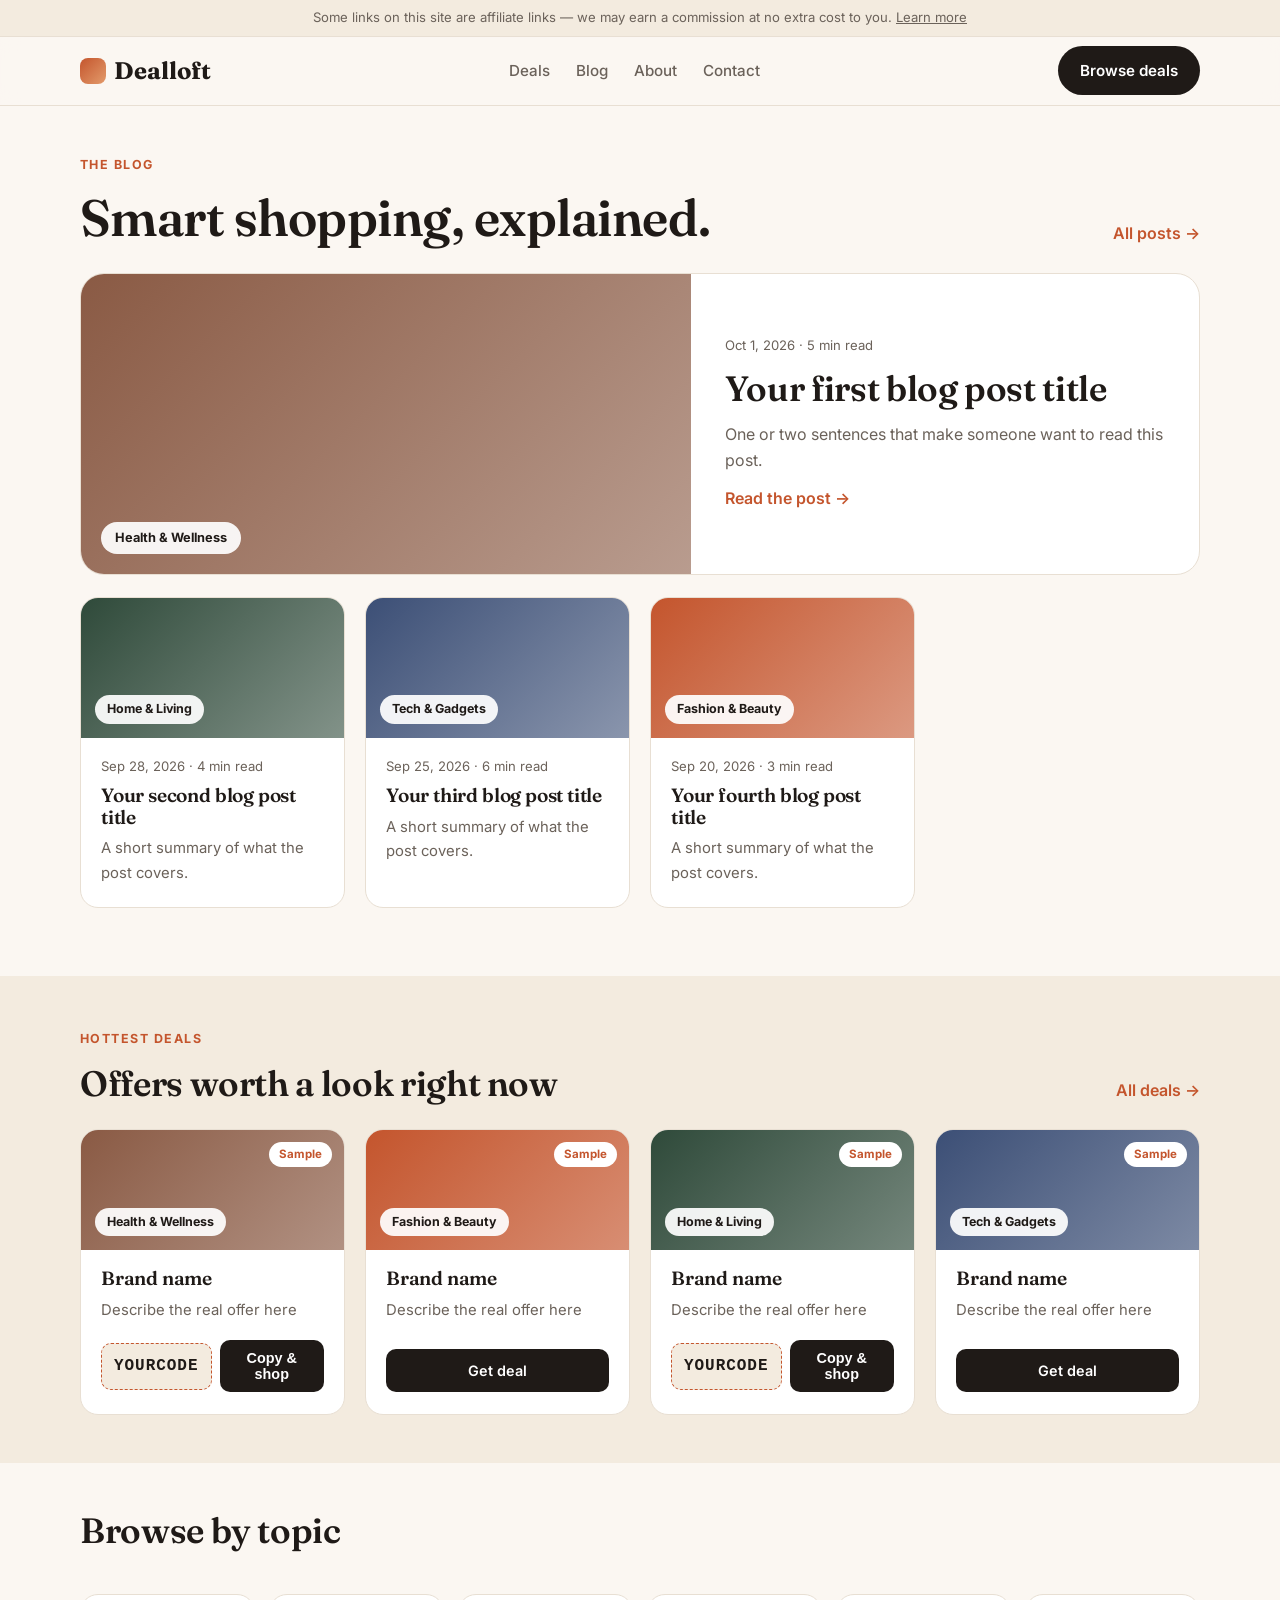
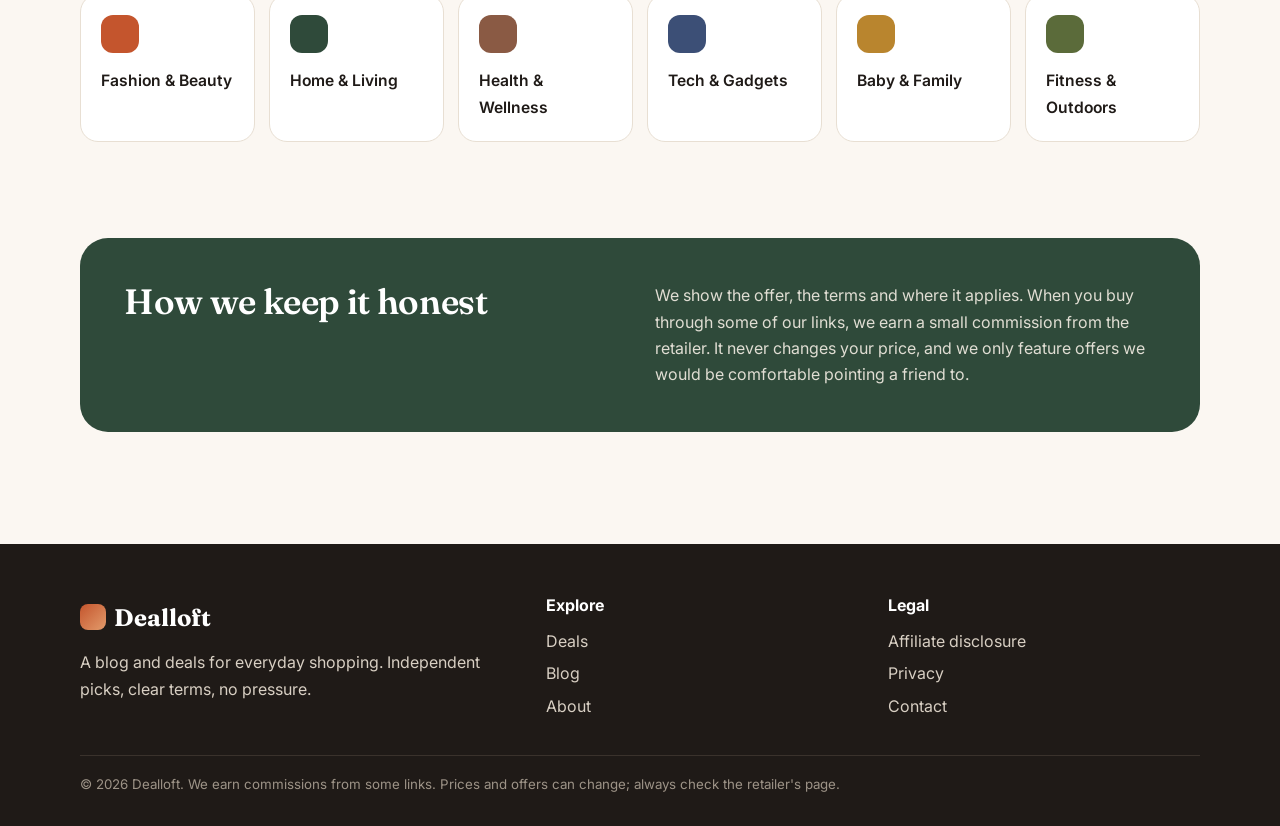
==== index.html @ 714df92a "Initial commit: Dealloft site" ====
<!doctype html><html lang="en"><head><meta charset="utf-8"><meta name="viewport" content="width=device-width,initial-scale=1">
<title>Dealloft — Shop smarter. Pay less.</title><meta name="description" content="Dealloft — Shop smarter. Pay less.">
<link rel="preconnect" href="https://fonts.googleapis.com"><link rel="preconnect" href="https://fonts.gstatic.com" crossorigin>
<link href="https://fonts.googleapis.com/css2?family=Fraunces:wght@600;700&family=Inter:wght@400;500;600;700&display=swap" rel="stylesheet">
<link rel="stylesheet" href="style.css"></head><body>
<div class="disc">Some links on this site are affiliate links — we may earn a commission at no extra cost to you. <a href="disclosure.html">Learn more</a></div>
<header class="top"><div class="wrap"><a class="logo" href="index.html"><i></i>Dealloft</a>
<nav><a href="deals.html" class="">Deals</a><a href="blog.html" class="">Blog</a><a href="about.html" class="">About</a><a href="contact.html" class="">Contact</a></nav>
<a class="btn" href="deals.html">Browse deals</a></div></header>
<main><section style="padding-top:44px"><div class="wrap"><div class="head"><div><span class="eyebrow">The blog</span><h1 style="font-size:clamp(2rem,4.2vw,3.2rem);margin:0">Smart shopping, explained.</h1></div><a href="blog.html">All posts →</a></div><div id="posts"></div></div></section>
<section style="background:var(--soft);margin-top:20px"><div class="wrap"><div class="head"><div><span class="eyebrow">Hottest deals</span><h2 style="margin:0">Offers worth a look right now</h2></div><a href="deals.html">All deals →</a></div><div class="grid" id="deals"></div></div></section>
<section><div class="wrap"><div class="head"><h2>Browse by topic</h2></div><div class="cats"><a class="cat" href="deals.html#fashion"><span style="background:#C4552D"></span><b>Fashion & Beauty</b></a><a class="cat" href="deals.html#home"><span style="background:#2F4A3A"></span><b>Home & Living</b></a><a class="cat" href="deals.html#wellness"><span style="background:#8A5A44"></span><b>Health & Wellness</b></a><a class="cat" href="deals.html#tech"><span style="background:#3C4F76"></span><b>Tech & Gadgets</b></a><a class="cat" href="deals.html#family"><span style="background:#B9852E"></span><b>Baby & Family</b></a><a class="cat" href="deals.html#fitness"><span style="background:#5B6B3A"></span><b>Fitness & Outdoors</b></a></div></div></section>
<section><div class="wrap"><div class="band"><div><h2>How we keep it honest</h2></div><p>We show the offer, the terms and where it applies. When you buy through some of our links, we earn a small commission from the retailer. It never changes your price, and we only feature offers we would be comfortable pointing a friend to.</p></div></div></section></main><footer><div class="wrap"><div class="cols"><div><a class="logo" style="color:#fff" href="index.html"><i></i>Dealloft</a><p style="max-width:28em;margin-top:12px">A blog and deals for everyday shopping. Independent picks, clear terms, no pressure.</p></div>
<div><h4>Explore</h4><a href="deals.html">Deals</a><a href="blog.html">Blog</a><a href="about.html">About</a></div>
<div><h4>Legal</h4><a href="disclosure.html">Affiliate disclosure</a><a href="privacy.html">Privacy</a><a href="contact.html">Contact</a></div></div>
<small>© 2026 Dealloft. We earn commissions from some links. Prices and offers can change; always check the retailer's page.</small></div></footer>
<script src="data.js"></script><script src="app.js"></script><script>renderPosts(document.getElementById('posts'),5,true);renderDeals(document.getElementById('deals'),4)</script></body></html>
---- style.css ----
:root{--bg:#FBF7F2;--card:#fff;--ink:#1F1A17;--mute:#6B625A;--line:#E8DFD3;--acc:#C4552D;--acc2:#2F4A3A;--soft:#F3EBDF;--r:18px}
*{box-sizing:border-box}html{scroll-behavior:smooth}
body{margin:0;background:var(--bg);color:var(--ink);font:16px/1.65 'Inter',system-ui,-apple-system,Segoe UI,Roboto,sans-serif;-webkit-font-smoothing:antialiased}
h1,h2,h3{font-family:'Fraunces',Georgia,serif;line-height:1.12;letter-spacing:-.01em;margin:0 0 .5em;font-weight:600}
h1{font-size:clamp(2.3rem,5.4vw,4rem)}h2{font-size:clamp(1.6rem,3vw,2.2rem)}h3{font-size:1.2rem}
a{color:inherit}img{max-width:100%}
.wrap{max-width:1160px;margin:0 auto;padding:0 20px}
.top{position:sticky;top:0;z-index:20;background:rgba(251,247,242,.9);backdrop-filter:blur(10px);border-bottom:1px solid var(--line)}
.top .wrap{display:flex;align-items:center;justify-content:space-between;height:68px}
.logo{font-family:'Fraunces',serif;font-weight:700;font-size:1.5rem;text-decoration:none;display:flex;align-items:center;gap:8px}
.logo i{width:26px;height:26px;border-radius:8px;background:linear-gradient(135deg,var(--acc),#E39B6B);display:inline-block}
nav{display:flex;gap:26px}nav a{text-decoration:none;font-weight:500;font-size:.95rem;color:var(--mute)}nav a:hover,nav a.on{color:var(--ink)}
.btn{display:inline-block;background:var(--ink);color:#fff;padding:12px 22px;border-radius:999px;text-decoration:none;font-weight:600;font-size:.95rem;border:0;cursor:pointer}
.btn:hover{background:var(--acc)}.btn.ghost{background:transparent;color:var(--ink);border:1.5px solid var(--ink)}.btn.ghost:hover{background:var(--ink);color:#fff}
.hero{padding:72px 0 56px}
.hero .wrap{display:grid;grid-template-columns:1.15fr .85fr;gap:48px;align-items:center}
.eyebrow{display:inline-block;font-size:.78rem;font-weight:700;letter-spacing:.12em;text-transform:uppercase;color:var(--acc);margin-bottom:14px}
.hero p.lead{font-size:1.2rem;color:var(--mute);max-width:34em;margin:18px 0 28px}
.hero .cta{display:flex;gap:12px;flex-wrap:wrap}
.stack{position:relative;height:380px}
.stack div{position:absolute;border-radius:24px;box-shadow:0 18px 40px -18px rgba(60,40,20,.35)}
.stack .a{inset:0 60px 70px 0;background:linear-gradient(140deg,#E8B79A,#C4552D)}
.stack .b{inset:90px 0 0 90px;background:linear-gradient(140deg,#3d5c49,#2F4A3A)}
.stack .c{left:30px;bottom:40px;width:190px;background:#fff;padding:16px 18px;border-radius:18px}
.stack .c b{display:block;font-family:'Fraunces',serif;font-size:1.6rem}.stack .c small{color:var(--mute)}
section{padding:48px 0}.head{display:flex;justify-content:space-between;align-items:end;gap:20px;margin-bottom:26px}
.head a{font-weight:600;color:var(--acc);text-decoration:none}
.cats{display:grid;grid-template-columns:repeat(auto-fill,minmax(170px,1fr));gap:14px}
.cat{background:var(--card);border:1px solid var(--line);border-radius:var(--r);padding:20px;text-decoration:none;transition:.2s}
.cat:hover{transform:translateY(-3px);box-shadow:0 12px 26px -16px rgba(60,40,20,.4)}
.cat span{display:block;width:38px;height:38px;border-radius:12px;margin-bottom:14px}
.cat b{font-weight:600;font-size:.98rem}
.grid{display:grid;grid-template-columns:repeat(auto-fill,minmax(260px,1fr));gap:20px}
.card{background:var(--card);border:1px solid var(--line);border-radius:var(--r);overflow:hidden;display:flex;flex-direction:column;position:relative}
.card .thumb{height:120px;display:flex;align-items:flex-end;padding:14px}
.card .thumb em{font-style:normal;background:rgba(255,255,255,.92);border-radius:999px;padding:4px 12px;font-size:.78rem;font-weight:700}
.card .body{padding:18px 20px 22px;display:flex;flex-direction:column;gap:8px;flex:1}
.card h3{margin:0}.card p{margin:0;color:var(--mute);font-size:.93rem}
.code{display:flex;gap:8px;align-items:center;margin-top:auto;padding-top:10px}
.code code{flex:1;border:1.5px dashed var(--acc);border-radius:10px;padding:9px 12px;font-weight:700;letter-spacing:.06em;text-align:center;background:var(--soft)}
.code button,.code a{border:0;border-radius:10px;padding:10px 16px;background:var(--ink);color:#fff;font-weight:600;cursor:pointer;text-decoration:none;font-size:.9rem}
.code button:hover,.code a:hover{background:var(--acc)}
.tag{position:absolute;top:12px;right:12px;background:#fff;color:var(--acc);border-radius:999px;padding:3px 10px;font-size:.72rem;font-weight:700}
.filters{display:flex;gap:8px;flex-wrap:wrap;margin-bottom:24px}
.filters button{border:1.5px solid var(--line);background:var(--card);border-radius:999px;padding:8px 16px;font-weight:600;cursor:pointer;font-size:.9rem}
.filters button.on{background:var(--ink);color:#fff;border-color:var(--ink)}
.band{background:var(--acc2);color:#F4EEE4;border-radius:28px;padding:44px;display:grid;grid-template-columns:1fr 1fr;gap:30px}
.band h2{color:#fff}.band p{margin:0;opacity:.9}
.empty{padding:40px;text-align:center;color:var(--mute);border:1.5px dashed var(--line);border-radius:var(--r)}
.page{padding:56px 0;max-width:760px}.page h1{font-size:clamp(2rem,4vw,3rem)}.page h2{margin-top:1.6em}.page p,.page li{color:#3b332c}
footer{margin-top:64px;background:var(--ink);color:#d8cfc3;padding:48px 0 30px}
footer .cols{display:grid;grid-template-columns:1.4fr 1fr 1fr;gap:30px}footer h4{color:#fff;margin:0 0 10px}
footer a{display:block;text-decoration:none;color:#d8cfc3;margin:6px 0}footer a:hover{color:#fff}
footer small{display:block;margin-top:30px;color:#9d9387;border-top:1px solid #3a322c;padding-top:18px}
.disc{background:var(--soft);border-bottom:1px solid var(--line);font-size:.82rem;text-align:center;padding:7px 12px;color:var(--mute)}

.feat{display:grid;grid-template-columns:1.2fr 1fr;gap:0;background:var(--card);border:1px solid var(--line);border-radius:24px;overflow:hidden;text-decoration:none;margin-bottom:22px}
.feat .thumb{min-height:300px;display:flex;align-items:flex-end;padding:20px}
.feat .thumb em{font-style:normal;background:rgba(255,255,255,.92);border-radius:999px;padding:5px 14px;font-size:.8rem;font-weight:700}
.feat .body{padding:34px;display:flex;flex-direction:column;justify-content:center;gap:12px}
.feat h2{margin:0}.feat p{color:var(--mute);margin:0}.meta{font-size:.82rem;color:var(--mute)}
.post{padding:48px 0;max-width:720px}.post h1{font-size:clamp(2rem,4.5vw,3.2rem)}.post h2{margin-top:1.6em}
.post p,.post li{font-size:1.06rem;color:#2d2621}.post a{color:var(--acc)}.post .hd{height:240px;border-radius:22px;margin:24px 0 8px}
.notice{background:var(--soft);border-radius:14px;padding:12px 16px;font-size:.88rem;color:var(--mute);margin:18px 0}
@media(max-width:820px){.feat{grid-template-columns:1fr}.feat .thumb{min-height:160px}}
@media(max-width:820px){.hero .wrap,.band,footer .cols{grid-template-columns:1fr}.stack{height:300px}nav{display:none}.hero{padding-top:40px}}
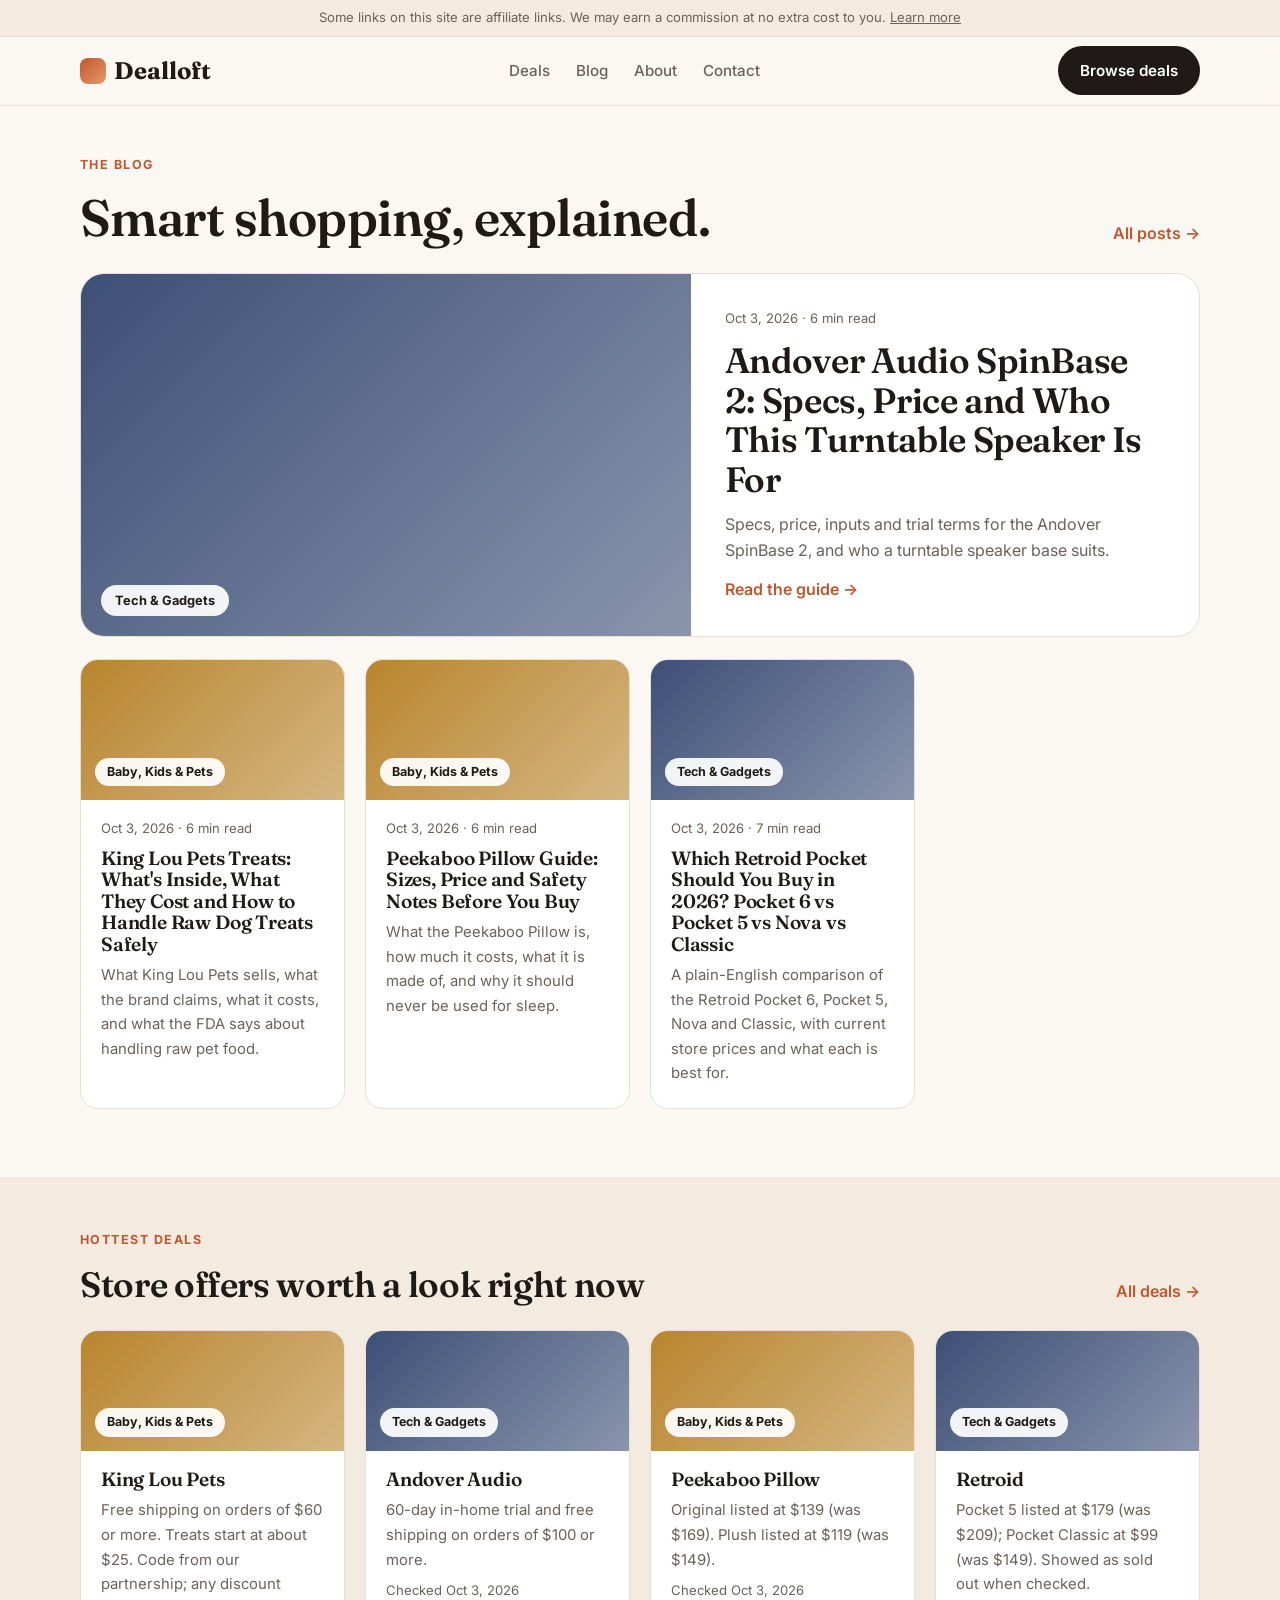
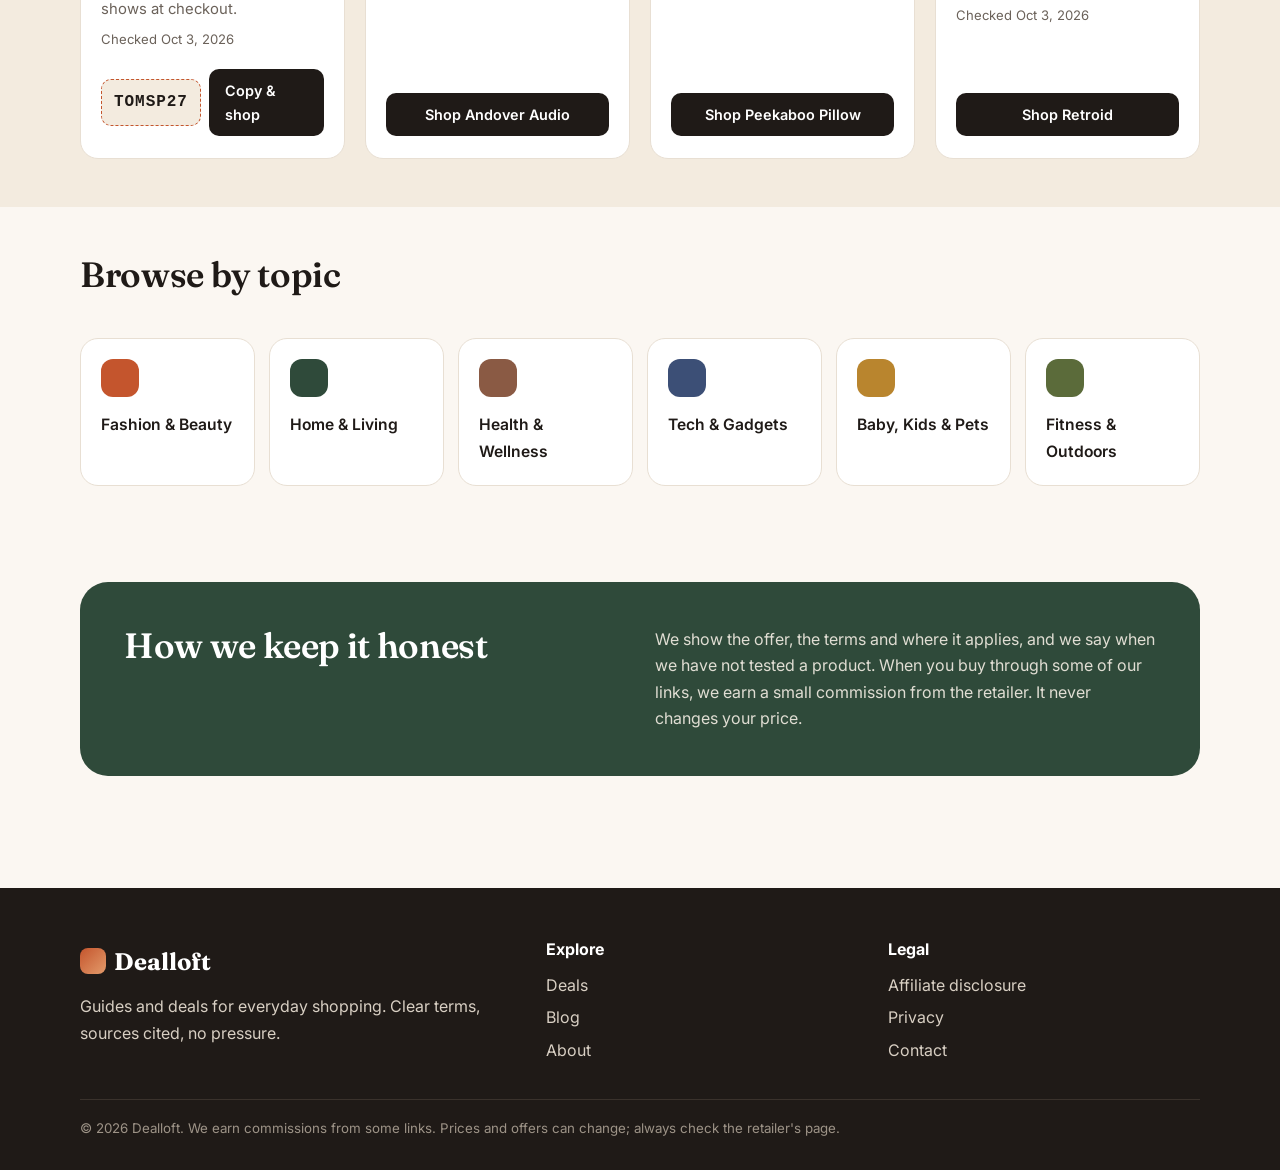
==== commit feb23967: "Merge dealloft-v4: add build system, content and posts" ====
--- a/index.html
+++ b/index.html
@@ -1,17 +1,17 @@
 <!doctype html><html lang="en"><head><meta charset="utf-8"><meta name="viewport" content="width=device-width,initial-scale=1">
-<title>Dealloft — Shop smarter. Pay less.</title><meta name="description" content="Dealloft — Shop smarter. Pay less.">
+<title>Dealloft: Shop smarter. Pay less.</title><meta name="description" content="Plain-English product guides and deals with sources, prices and clear affiliate disclosure.">
 <link rel="preconnect" href="https://fonts.googleapis.com"><link rel="preconnect" href="https://fonts.gstatic.com" crossorigin>
 <link href="https://fonts.googleapis.com/css2?family=Fraunces:wght@600;700&family=Inter:wght@400;500;600;700&display=swap" rel="stylesheet">
 <link rel="stylesheet" href="style.css"></head><body>
-<div class="disc">Some links on this site are affiliate links — we may earn a commission at no extra cost to you. <a href="disclosure.html">Learn more</a></div>
+<div class="disc">Some links on this site are affiliate links. We may earn a commission at no extra cost to you. <a href="disclosure.html">Learn more</a></div>
 <header class="top"><div class="wrap"><a class="logo" href="index.html"><i></i>Dealloft</a>
 <nav><a href="deals.html" class="">Deals</a><a href="blog.html" class="">Blog</a><a href="about.html" class="">About</a><a href="contact.html" class="">Contact</a></nav>
 <a class="btn" href="deals.html">Browse deals</a></div></header>
-<main><section style="padding-top:44px"><div class="wrap"><div class="head"><div><span class="eyebrow">The blog</span><h1 style="font-size:clamp(2rem,4.2vw,3.2rem);margin:0">Smart shopping, explained.</h1></div><a href="blog.html">All posts →</a></div><div id="posts"></div></div></section>
-<section style="background:var(--soft);margin-top:20px"><div class="wrap"><div class="head"><div><span class="eyebrow">Hottest deals</span><h2 style="margin:0">Offers worth a look right now</h2></div><a href="deals.html">All deals →</a></div><div class="grid" id="deals"></div></div></section>
-<section><div class="wrap"><div class="head"><h2>Browse by topic</h2></div><div class="cats"><a class="cat" href="deals.html#fashion"><span style="background:#C4552D"></span><b>Fashion & Beauty</b></a><a class="cat" href="deals.html#home"><span style="background:#2F4A3A"></span><b>Home & Living</b></a><a class="cat" href="deals.html#wellness"><span style="background:#8A5A44"></span><b>Health & Wellness</b></a><a class="cat" href="deals.html#tech"><span style="background:#3C4F76"></span><b>Tech & Gadgets</b></a><a class="cat" href="deals.html#family"><span style="background:#B9852E"></span><b>Baby & Family</b></a><a class="cat" href="deals.html#fitness"><span style="background:#5B6B3A"></span><b>Fitness & Outdoors</b></a></div></div></section>
-<section><div class="wrap"><div class="band"><div><h2>How we keep it honest</h2></div><p>We show the offer, the terms and where it applies. When you buy through some of our links, we earn a small commission from the retailer. It never changes your price, and we only feature offers we would be comfortable pointing a friend to.</p></div></div></section></main><footer><div class="wrap"><div class="cols"><div><a class="logo" style="color:#fff" href="index.html"><i></i>Dealloft</a><p style="max-width:28em;margin-top:12px">A blog and deals for everyday shopping. Independent picks, clear terms, no pressure.</p></div>
+<main><section style="padding-top:44px"><div class="wrap"><div class="head"><div><span class="eyebrow">The blog</span><h1 style="font-size:clamp(2rem,4.2vw,3.2rem);margin:0">Smart shopping, explained.</h1></div><a href="blog.html">All posts &rarr;</a></div><a class="feat" href="posts/andover-audio-spinbase-2-guide.html"><div class="thumb" style="background:linear-gradient(135deg,#3C4F76,#3C4F7699)"><em>Tech &amp; Gadgets</em></div><div class="body"><span class="meta">Oct 3, 2026 &middot; 6 min read</span><h2>Andover Audio SpinBase 2: Specs, Price and Who This Turntable Speaker Is For</h2><p>Specs, price, inputs and trial terms for the Andover SpinBase 2, and who a turntable speaker base suits.</p><span style="color:var(--acc);font-weight:600">Read the guide &rarr;</span></div></a><div class="grid"><a class="card" style="text-decoration:none" href="posts/king-lou-pets-treats-guide.html"><div class="thumb" style="height:140px;background:linear-gradient(135deg,#B9852E,#B9852E99)"><em>Baby, Kids &amp; Pets</em></div><div class="body"><span class="meta">Oct 3, 2026 &middot; 6 min read</span><h3>King Lou Pets Treats: What&#x27;s Inside, What They Cost and How to Handle Raw Dog Treats Safely</h3><p>What King Lou Pets sells, what the brand claims, what it costs, and what the FDA says about handling raw pet food.</p></div></a><a class="card" style="text-decoration:none" href="posts/peekaboo-pillow-guide.html"><div class="thumb" style="height:140px;background:linear-gradient(135deg,#B9852E,#B9852E99)"><em>Baby, Kids &amp; Pets</em></div><div class="body"><span class="meta">Oct 3, 2026 &middot; 6 min read</span><h3>Peekaboo Pillow Guide: Sizes, Price and Safety Notes Before You Buy</h3><p>What the Peekaboo Pillow is, how much it costs, what it is made of, and why it should never be used for sleep.</p></div></a><a class="card" style="text-decoration:none" href="posts/retroid-pocket-guide-2026.html"><div class="thumb" style="height:140px;background:linear-gradient(135deg,#3C4F76,#3C4F7699)"><em>Tech &amp; Gadgets</em></div><div class="body"><span class="meta">Oct 3, 2026 &middot; 7 min read</span><h3>Which Retroid Pocket Should You Buy in 2026? Pocket 6 vs Pocket 5 vs Nova vs Classic</h3><p>A plain-English comparison of the Retroid Pocket 6, Pocket 5, Nova and Classic, with current store prices and what each is best for.</p></div></a></div></div></section>
+<section style="background:var(--soft);margin-top:20px"><div class="wrap"><div class="head"><div><span class="eyebrow">Hottest deals</span><h2 style="margin:0">Store offers worth a look right now</h2></div><a href="deals.html">All deals &rarr;</a></div><div class="grid" id="deals"></div></div></section>
+<section><div class="wrap"><div class="head"><h2>Browse by topic</h2></div><div class="cats"><a class="cat" href="deals.html#fashion"><span style="background:#C4552D"></span><b>Fashion & Beauty</b></a><a class="cat" href="deals.html#home"><span style="background:#2F4A3A"></span><b>Home & Living</b></a><a class="cat" href="deals.html#wellness"><span style="background:#8A5A44"></span><b>Health & Wellness</b></a><a class="cat" href="deals.html#tech"><span style="background:#3C4F76"></span><b>Tech & Gadgets</b></a><a class="cat" href="deals.html#family"><span style="background:#B9852E"></span><b>Baby, Kids & Pets</b></a><a class="cat" href="deals.html#fitness"><span style="background:#5B6B3A"></span><b>Fitness & Outdoors</b></a></div></div></section>
+<section><div class="wrap"><div class="band"><div><h2>How we keep it honest</h2></div><p>We show the offer, the terms and where it applies, and we say when we have not tested a product. When you buy through some of our links, we earn a small commission from the retailer. It never changes your price.</p></div></div></section></main><footer><div class="wrap"><div class="cols"><div><a class="logo" style="color:#fff" href="index.html"><i></i>Dealloft</a><p style="max-width:28em;margin-top:12px">Guides and deals for everyday shopping. Clear terms, sources cited, no pressure.</p></div>
 <div><h4>Explore</h4><a href="deals.html">Deals</a><a href="blog.html">Blog</a><a href="about.html">About</a></div>
 <div><h4>Legal</h4><a href="disclosure.html">Affiliate disclosure</a><a href="privacy.html">Privacy</a><a href="contact.html">Contact</a></div></div>
-<small>© 2026 Dealloft. We earn commissions from some links. Prices and offers can change; always check the retailer's page.</small></div></footer>
-<script src="data.js"></script><script src="app.js"></script><script>renderPosts(document.getElementById('posts'),5,true);renderDeals(document.getElementById('deals'),4)</script></body></html>+<small>&copy; 2026 Dealloft. We earn commissions from some links. Prices and offers can change; always check the retailer's page.</small></div></footer>
+<script src="data.js"></script><script src="app.js"></script><script>renderDeals(document.getElementById('deals'),4)</script>
--- a/style.css
+++ b/style.css
@@ -65,3 +65,26 @@
 .notice{background:var(--soft);border-radius:14px;padding:12px 16px;font-size:.88rem;color:var(--mute);margin:18px 0}
 @media(max-width:820px){.feat{grid-template-columns:1fr}.feat .thumb{min-height:160px}}
 @media(max-width:820px){.hero .wrap,.band,footer .cols{grid-template-columns:1fr}.stack{height:300px}nav{display:none}.hero{padding-top:40px}}
+
+/* ---- posts / SEO / AEO blocks ---- */
+.article{max-width:760px;margin:0 auto;padding:44px 20px 20px}
+.article h1{font-size:clamp(2rem,4.4vw,3rem);margin:10px 0 14px}
+.article h2{margin-top:1.8em;font-size:clamp(1.4rem,2.6vw,1.8rem)}
+.article h3{margin-top:1.4em;font-family:'Fraunces',Georgia,serif}
+.article p,.article li{font-size:1.06rem;color:#2d2621}
+.article a{color:var(--acc)}
+.crumbs{font-size:.85rem;color:var(--mute);margin-bottom:6px}.crumbs a{color:var(--mute)}
+.byline{font-size:.88rem;color:var(--mute);display:flex;gap:10px;flex-wrap:wrap;align-items:center}
+.disclose{background:var(--soft);border-radius:14px;padding:12px 16px;font-size:.9rem;color:#4a4038;margin:18px 0}
+.answer{background:#fff;border:1px solid var(--line);border-left:5px solid var(--acc);border-radius:14px;padding:18px 20px;margin:22px 0}
+.answer b.lbl{display:block;font-size:.76rem;letter-spacing:.12em;text-transform:uppercase;color:var(--acc);margin-bottom:6px}
+.answer p{margin:0}
+.tbl{overflow-x:auto;margin:18px 0}
+.tbl table{border-collapse:collapse;width:100%;font-size:.93rem;background:#fff;border:1px solid var(--line);border-radius:12px;overflow:hidden}
+.tbl th,.tbl td{padding:10px 12px;border-bottom:1px solid var(--line);text-align:left;vertical-align:top}
+.tbl th{background:var(--soft);font-weight:600}
+.method{font-size:.88rem;color:var(--mute);border-top:1px solid var(--line);margin-top:34px;padding-top:14px}
+.cta-box{background:var(--acc2);color:#f4eee4;border-radius:20px;padding:24px 26px;margin:30px 0;display:flex;gap:16px;align-items:center;justify-content:space-between;flex-wrap:wrap}
+.cta-box p{margin:0;color:#f4eee4}.cta-box .btn{background:#fff;color:var(--ink)}.cta-box .btn:hover{background:var(--acc);color:#fff}
+.go{min-height:60vh;display:grid;place-items:center;text-align:center;padding:40px 20px}
+.go .box{max-width:460px}
